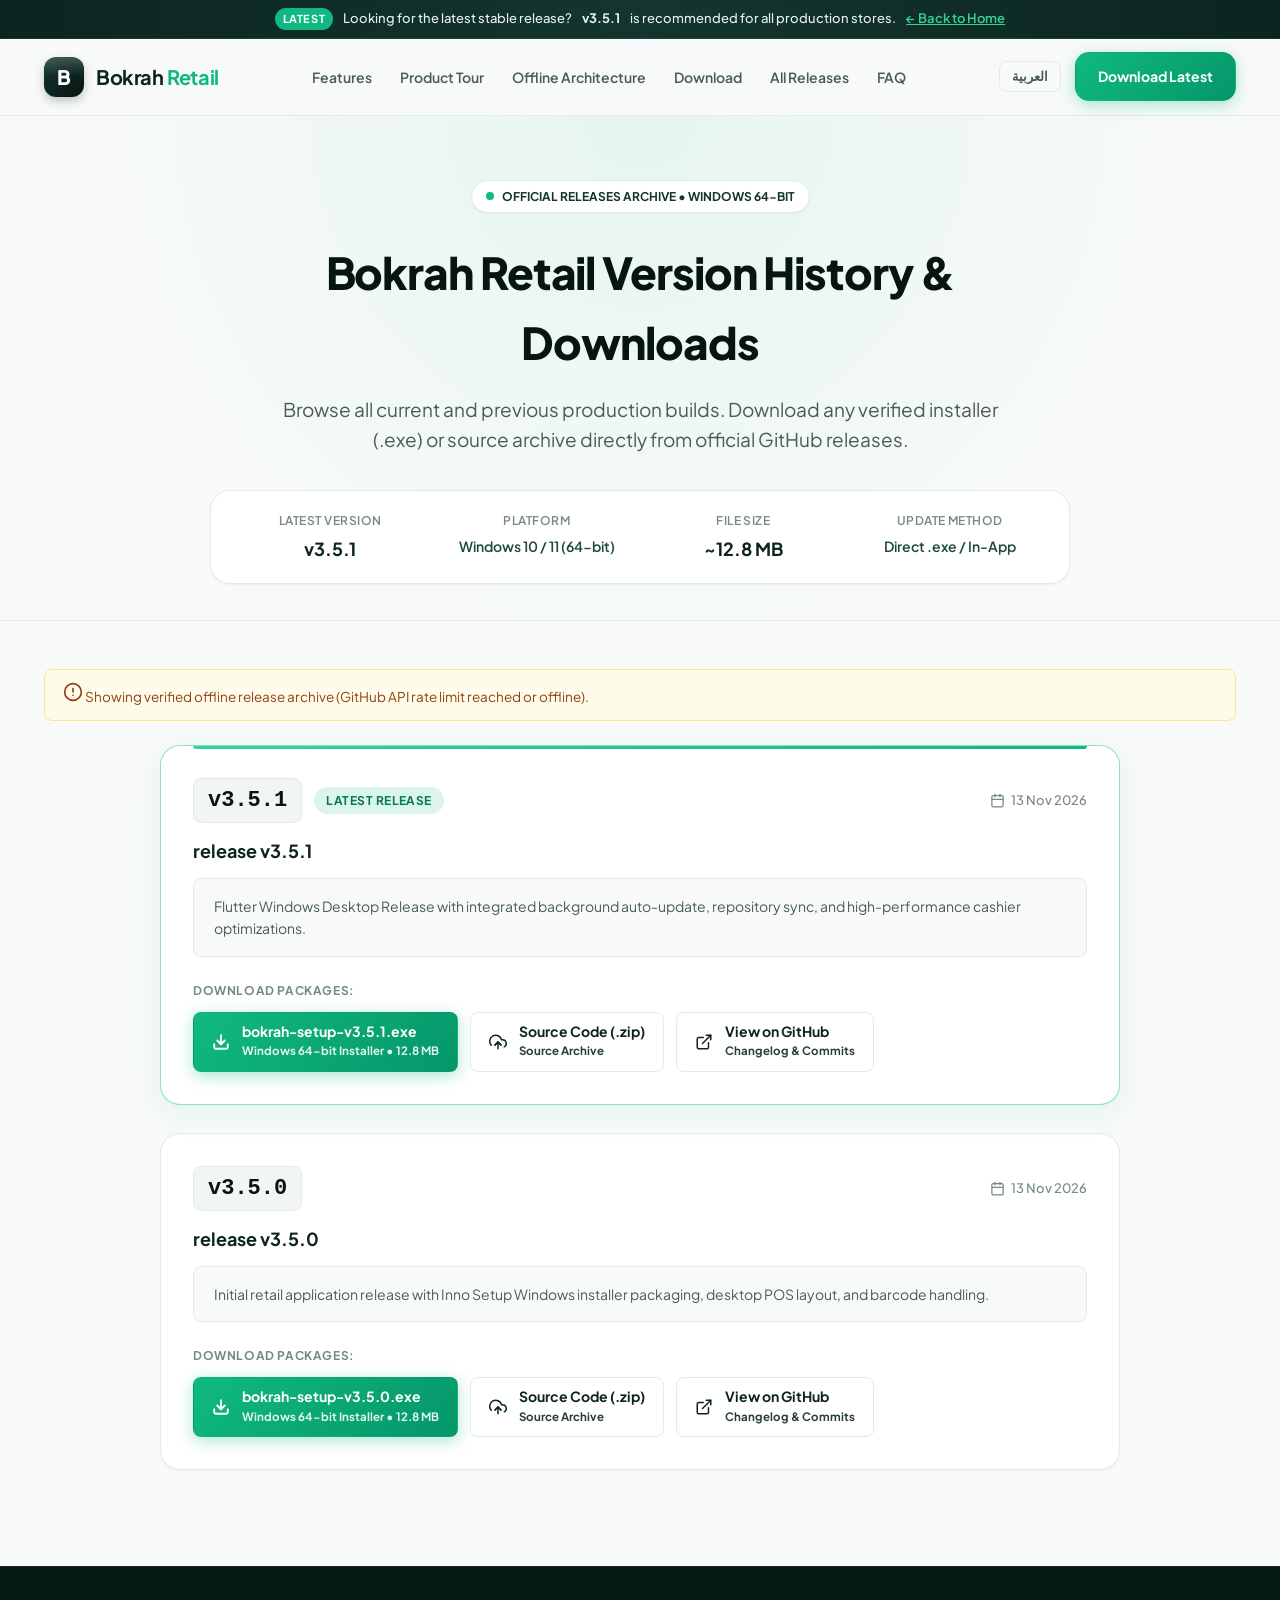
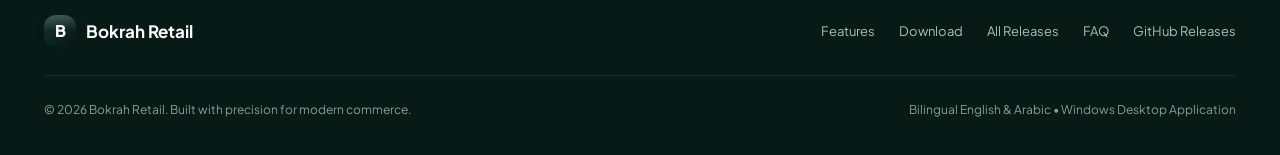
==== releases.html @ 58cbfa2e "feat: add dedicated releases page and dynamic GitHub release fetching" ====
<!doctype html>
<html lang="en" dir="ltr">
  <head>
    <meta charset="UTF-8" />
    <meta name="viewport" content="width=device-width, initial-scale=1.0" />
    <meta
      name="description"
      content="Official Release Archive for Bokrah Retail. Download any version of the modern Windows desktop retail workspace with complete changelogs and verified installers."
    />
    <meta name="theme-color" content="#102b26" />
    <title>All Releases & Downloads — Bokrah Retail</title>
    <link rel="icon" type="image/svg+xml" href="data:image/svg+xml,%3Csvg xmlns='http://www.w3.org/2000/svg' viewBox='0 0 40 40'%3E%3Crect width='40' height='40' rx='12' fill='%2314352f'/%3E%3Ctext x='50%25' y='55%25' text-anchor='middle' dominant-baseline='middle' fill='%23ffffff' font-family='sans-serif' font-weight='800' font-size='22'%3EB%3C/text%3E%3C/svg%3E" />
    <link rel="stylesheet" href="styles.css" />
  </head>
  <body>
    <!-- Top Announcement Banner -->
    <aside class="top-banner" aria-label="Announcement">
      <span class="banner-badge" data-en="LATEST" data-ar="الأحدث">LATEST</span>
      <span data-en="Looking for the latest stable release? " data-ar="هل تبحث عن أحدث إصدار مستقر؟ ">Looking for the latest stable release? </span>
      <strong data-release-version>v3.5.1</strong>
      <span data-en=" is recommended for all production stores." data-ar=" موصى به لكافة المتاجر ونقاط البيع."> is recommended for all production stores.</span>
      <a href="index.html" data-en="← Back to Home" data-ar="← العودة للرئيسية">← Back to Home</a>
    </aside>

    <!-- Navigation Header -->
    <header class="header">
      <div class="container nav-inner">
        <a class="brand" href="index.html" aria-label="Bokrah Retail Home">
          <div class="brand-mark" aria-hidden="true">B</div>
          <span>Bokrah <strong>Retail</strong></span>
        </a>

        <nav aria-label="Primary Navigation">
          <ul class="nav-links">
            <li><a class="nav-link" href="index.html#features" data-en="Features" data-ar="المميزات">Features</a></li>
            <li><a class="nav-link" href="index.html#preview" data-en="Product Tour" data-ar="جولة في التطبيق">Product Tour</a></li>
            <li><a class="nav-link" href="index.html#offline" data-en="Offline Architecture" data-ar="العمل دون إنترنت">Offline Architecture</a></li>
            <li><a class="nav-link" href="index.html#download" data-en="Download" data-ar="التحميل">Download</a></li>
            <li><a class="nav-link active" href="releases.html" data-en="All Releases" data-ar="جميع الإصدارات">All Releases</a></li>
            <li><a class="nav-link" href="index.html#faq" data-en="FAQ" data-ar="الأسئلة الشائعة">FAQ</a></li>
          </ul>
        </nav>

        <div class="nav-actions">
          <button type="button" class="lang-btn" id="langToggle" aria-label="Switch Language">
            العربية
          </button>
          <a
            class="btn btn-emerald"
            href="https://github.com/Mahfoud-Sa/bokrahRetail/releases/download/v3.5.1/bokrah-setup-v3.5.1.exe"
            data-download-url
            data-en="Download Latest"
            data-ar="تحميل أحدث إصدار"
          >
            <svg width="16" height="16" viewBox="0 0 24 24" fill="none" stroke="currentColor" stroke-width="2.5" stroke-linecap="round" stroke-linejoin="round" aria-hidden="true">
              <path d="M21 15v4a2 2 0 0 1-2 2H5a2 2 0 0 1-2-2v-4"></path>
              <polyline points="7 10 12 15 17 10"></polyline>
              <line x1="12" y1="15" x2="12" y2="3"></line>
            </svg>
            Download Latest
          </a>
          <button type="button" class="menu-toggle" aria-label="Open mobile menu">
            <svg width="24" height="24" viewBox="0 0 24 24" fill="none" stroke="currentColor" stroke-width="2" stroke-linecap="round" stroke-linejoin="round" aria-hidden="true">
              <line x1="3" y1="12" x2="21" y2="12"></line>
              <line x1="3" y1="6" x2="21" y2="6"></line>
              <line x1="3" y1="18" x2="21" y2="18"></line>
            </svg>
          </button>
        </div>
      </div>
    </header>

    <main>
      <!-- Releases Hero -->
      <section class="releases-hero">
        <div class="container">
          <div class="releases-hero-content">
            <div class="hero-pill">
              <span class="pulse-dot" aria-hidden="true"></span>
              <span data-en="OFFICIAL RELEASES ARCHIVE • WINDOWS 64-BIT" data-ar="أرشيف الإصدارات الرسمية • نظام ويندوز 64-بت">OFFICIAL RELEASES ARCHIVE • WINDOWS 64-BIT</span>
            </div>

            <h1 data-en="Bokrah Retail Version History & Downloads" data-ar="سجل إصدارات بكرة ريتيل وتحميل كافة النسخ">
              Bokrah Retail <span class="gradient-text">Version History</span> & Downloads
            </h1>

            <p class="hero-lead" data-en="Browse all current and previous production builds. Download any verified installer (.exe) or source archive directly from official GitHub releases." data-ar="تصفح جميع الإصدارات الحالية والسابقة المستقرة. يمكنك تحميل أي ملف تثبيت رسمي (.exe) أو مراجعة سجل التغييرات مباشرة من منصة GitHub.">
              Browse all current and previous production builds. Download any verified installer (.exe) or source archive directly from official GitHub releases.
            </p>

            <!-- Stats Bar -->
            <div class="releases-stats-bar">
              <div class="release-stat-item">
                <small data-en="Latest Version" data-ar="أحدث إصدار">Latest Version</small>
                <strong data-release-version>v3.5.1</strong>
              </div>
              <div class="release-stat-item">
                <small data-en="Platform" data-ar="المنصة">Platform</small>
                <span>Windows 10 / 11 (64-bit)</span>
              </div>
              <div class="release-stat-item">
                <small data-en="File Size" data-ar="حجم التثبيت">File Size</small>
                <strong data-release-size>~12.8 MB</strong>
              </div>
              <div class="release-stat-item">
                <small data-en="Update Method" data-ar="آلية التحديث">Update Method</small>
                <span data-en="Direct .exe / In-App" data-ar="تثبيت مباشر / تلقائي">Direct .exe / In-App</span>
              </div>
            </div>
          </div>
        </div>
      </section>

      <!-- Releases Main Section -->
      <section class="releases-section">
        <div class="container">
          <!-- Loading Indicator (hidden when loaded) -->
          <div id="releasesLoading" class="releases-loading-state" style="display:none;">
            <div class="loading-spinner" aria-hidden="true"></div>
            <p data-en="Fetching latest releases from GitHub..." data-ar="جاري جلب أحدث الإصدارات من GitHub...">Fetching latest releases from GitHub...</p>
          </div>

          <!-- Error Alert (hidden by default) -->
          <div id="releasesError" class="releases-error-banner" style="display:none;">
            <svg width="20" height="20" viewBox="0 0 24 24" fill="none" stroke="currentColor" stroke-width="2" stroke-linecap="round" stroke-linejoin="round" aria-hidden="true">
              <circle cx="12" cy="12" r="10"></circle>
              <line x1="12" y1="8" x2="12" y2="12"></line>
              <line x1="12" y1="16" x2="12.01" y2="16"></line>
            </svg>
            <span data-en="Showing verified offline release archive (GitHub API rate limit reached or offline)." data-ar="يتم عرض النسخ المؤكدة من الأرشيف (تعذر الاتصال بـ GitHub API مؤقتاً).">Showing verified offline release archive (GitHub API rate limit reached or offline).</span>
          </div>

          <!-- Dynamic / Pre-rendered Releases List -->
          <div id="releasesList" class="releases-cards-container">
            <!-- Pre-rendered Release Card v3.5.1 (Latest) -->
            <article class="release-card is-latest">
              <div class="release-card-header">
                <div class="release-version-group">
                  <span class="release-version-tag">v3.5.1</span>
                  <span class="release-badge-latest" data-en="Latest Release" data-ar="الأحدث • مستقر">Latest Release</span>
                </div>
                <div class="release-date">
                  <svg width="15" height="15" viewBox="0 0 24 24" fill="none" stroke="currentColor" stroke-width="2" stroke-linecap="round" stroke-linejoin="round" aria-hidden="true">
                    <rect x="3" y="4" width="18" height="18" rx="2" ry="2"></rect>
                    <line x1="16" y1="2" x2="16" y2="6"></line>
                    <line x1="8" y1="2" x2="8" y2="6"></line>
                    <line x1="3" y1="10" x2="21" y2="10"></line>
                  </svg>
                  <span>13 Nov 2026</span>
                </div>
              </div>

              <div class="release-title-row">
                <h3>release v3.5.1</h3>
              </div>

              <div class="release-notes-box">
                <p data-en="Flutter Windows Desktop Release with integrated background auto-update, repository sync, and high-performance cashier optimizations." data-ar="إصدار رسمي مستقر لتطبيق ويندوز المكتبي مع التحديث التلقائي في الخلفية، ومزامنة نقاط البيع، وتحسينات سرعة الكاشير.">Flutter Windows Desktop Release with integrated background auto-update, repository sync, and high-performance cashier optimizations.</p>
              </div>

              <div class="release-downloads-section">
                <h4 class="download-heading" data-en="Download Packages:" data-ar="ملفات التحميل المتوفرة:">Download Packages:</h4>
                <div class="release-assets-grid">
                  <a class="btn btn-emerald release-download-btn" href="https://github.com/Mahfoud-Sa/bokrahRetail/releases/download/v3.5.1/bokrah-setup-v3.5.1.exe">
                    <svg width="18" height="18" viewBox="0 0 24 24" fill="none" stroke="currentColor" stroke-width="2.5" stroke-linecap="round" stroke-linejoin="round" aria-hidden="true">
                      <path d="M21 15v4a2 2 0 0 1-2 2H5a2 2 0 0 1-2-2v-4"></path>
                      <polyline points="7 10 12 15 17 10"></polyline>
                      <line x1="12" y1="15" x2="12" y2="3"></line>
                    </svg>
                    <div class="btn-text-block">
                      <strong>bokrah-setup-v3.5.1.exe</strong>
                      <small data-en="Windows 64-bit Installer • 12.8 MB" data-ar="مثبت ويندوز 64-بت • 12.8 م.ب">Windows 64-bit Installer • 12.8 MB</small>
                    </div>
                  </a>

                  <a class="btn btn-outline release-download-btn" href="https://github.com/Mahfoud-Sa/bokrahRetail/archive/refs/tags/v3.5.1.zip">
                    <svg width="18" height="18" viewBox="0 0 24 24" fill="none" stroke="currentColor" stroke-width="2" stroke-linecap="round" stroke-linejoin="round" aria-hidden="true">
                      <polyline points="16 16 12 12 8 16"></polyline>
                      <line x1="12" y1="12" x2="12" y2="21"></line>
                      <path d="M20.39 18.39A5 5 0 0 0 18 9h-1.26A8 8 0 1 0 3 16.3"></path>
                      <polyline points="16 16 12 12 8 16"></polyline>
                    </svg>
                    <div class="btn-text-block">
                      <strong>Source Code (.zip)</strong>
                      <small data-en="Source Archive" data-ar="الكود المصدري">Source Archive</small>
                    </div>
                  </a>

                  <a class="btn btn-outline release-download-btn" href="https://github.com/Mahfoud-Sa/bokrahRetail/releases/tag/v3.5.1" target="_blank" rel="noopener noreferrer">
                    <svg width="18" height="18" viewBox="0 0 24 24" fill="none" stroke="currentColor" stroke-width="2" stroke-linecap="round" stroke-linejoin="round" aria-hidden="true">
                      <path d="M18 13v6a2 2 0 0 1-2 2H5a2 2 0 0 1-2-2V8a2 2 0 0 1 2-2h6"></path>
                      <polyline points="15 3 21 3 21 9"></polyline>
                      <line x1="10" y1="14" x2="21" y2="3"></line>
                    </svg>
                    <div class="btn-text-block">
                      <strong data-en="View on GitHub" data-ar="عرض في GitHub">View on GitHub</strong>
                      <small data-en="Changelog & Commits" data-ar="ملاحظات الإصدار والتغييرات">Changelog & Commits</small>
                    </div>
                  </a>
                </div>
              </div>
            </article>

            <!-- Pre-rendered Release Card v3.5.0 -->
            <article class="release-card">
              <div class="release-card-header">
                <div class="release-version-group">
                  <span class="release-version-tag">v3.5.0</span>
                </div>
                <div class="release-date">
                  <svg width="15" height="15" viewBox="0 0 24 24" fill="none" stroke="currentColor" stroke-width="2" stroke-linecap="round" stroke-linejoin="round" aria-hidden="true">
                    <rect x="3" y="4" width="18" height="18" rx="2" ry="2"></rect>
                    <line x1="16" y1="2" x2="16" y2="6"></line>
                    <line x1="8" y1="2" x2="8" y2="6"></line>
                    <line x1="3" y1="10" x2="21" y2="10"></line>
                  </svg>
                  <span>13 Nov 2026</span>
                </div>
              </div>

              <div class="release-title-row">
                <h3>release v3.5.0</h3>
              </div>

              <div class="release-notes-box">
                <p data-en="Initial retail application release with Inno Setup Windows installer packaging, desktop POS layout, and barcode handling." data-ar="الإصدار المكتبي الأول مع حزمة تثبيت Inno Setup لويندوز، ونظام نقاط البيع، ودعم الباركود.">Initial retail application release with Inno Setup Windows installer packaging, desktop POS layout, and barcode handling.</p>
              </div>

              <div class="release-downloads-section">
                <h4 class="download-heading" data-en="Download Packages:" data-ar="ملفات التحميل المتوفرة:">Download Packages:</h4>
                <div class="release-assets-grid">
                  <a class="btn btn-emerald release-download-btn" href="https://github.com/Mahfoud-Sa/bokrahRetail/releases/download/v3.5.0/bokrah-setup-v3.5.0.exe">
                    <svg width="18" height="18" viewBox="0 0 24 24" fill="none" stroke="currentColor" stroke-width="2.5" stroke-linecap="round" stroke-linejoin="round" aria-hidden="true">
                      <path d="M21 15v4a2 2 0 0 1-2 2H5a2 2 0 0 1-2-2v-4"></path>
                      <polyline points="7 10 12 15 17 10"></polyline>
                      <line x1="12" y1="15" x2="12" y2="3"></line>
                    </svg>
                    <div class="btn-text-block">
                      <strong>bokrah-setup-v3.5.0.exe</strong>
                      <small data-en="Windows 64-bit Installer • 12.8 MB" data-ar="مثبت ويندوز 64-بت • 12.8 م.ب">Windows 64-bit Installer • 12.8 MB</small>
                    </div>
                  </a>

                  <a class="btn btn-outline release-download-btn" href="https://github.com/Mahfoud-Sa/bokrahRetail/archive/refs/tags/v3.5.0.zip">
                    <svg width="18" height="18" viewBox="0 0 24 24" fill="none" stroke="currentColor" stroke-width="2" stroke-linecap="round" stroke-linejoin="round" aria-hidden="true">
                      <polyline points="16 16 12 12 8 16"></polyline>
                      <line x1="12" y1="12" x2="12" y2="21"></line>
                      <path d="M20.39 18.39A5 5 0 0 0 18 9h-1.26A8 8 0 1 0 3 16.3"></path>
                      <polyline points="16 16 12 12 8 16"></polyline>
                    </svg>
                    <div class="btn-text-block">
                      <strong>Source Code (.zip)</strong>
                      <small data-en="Source Archive" data-ar="الكود المصدري">Source Archive</small>
                    </div>
                  </a>

                  <a class="btn btn-outline release-download-btn" href="https://github.com/Mahfoud-Sa/bokrahRetail/releases/tag/v3.5.0" target="_blank" rel="noopener noreferrer">
                    <svg width="18" height="18" viewBox="0 0 24 24" fill="none" stroke="currentColor" stroke-width="2" stroke-linecap="round" stroke-linejoin="round" aria-hidden="true">
                      <path d="M18 13v6a2 2 0 0 1-2 2H5a2 2 0 0 1-2-2V8a2 2 0 0 1 2-2h6"></path>
                      <polyline points="15 3 21 3 21 9"></polyline>
                      <line x1="10" y1="14" x2="21" y2="3"></line>
                    </svg>
                    <div class="btn-text-block">
                      <strong data-en="View on GitHub" data-ar="عرض في GitHub">View on GitHub</strong>
                      <small data-en="Changelog & Commits" data-ar="ملاحظات الإصدار والتغييرات">Changelog & Commits</small>
                    </div>
                  </a>
                </div>
              </div>
            </article>
          </div>
        </div>
      </section>
    </main>

    <!-- Footer -->
    <footer class="footer">
      <div class="container">
        <div class="footer-inner">
          <div class="footer-brand">
            <div class="brand-mark" style="width: 32px; height: 32px; font-size: 16px;" aria-hidden="true">B</div>
            <span>Bokrah <strong>Retail</strong></span>
          </div>

          <ul class="footer-links">
            <li><a href="index.html#features" data-en="Features" data-ar="المميزات">Features</a></li>
            <li><a href="index.html#download" data-en="Download" data-ar="التحميل">Download</a></li>
            <li><a href="releases.html" data-en="All Releases" data-ar="جميع الإصدارات">All Releases</a></li>
            <li><a href="index.html#faq" data-en="FAQ" data-ar="الأسئلة الشائعة">FAQ</a></li>
            <li><a href="https://github.com/Mahfoud-Sa/bokrahRetail/releases" target="_blank" rel="noopener" data-en="GitHub Releases" data-ar="إصدارات GitHub">GitHub Releases</a></li>
          </ul>
        </div>

        <div class="footer-bottom">
          <p>© 2026 Bokrah Retail. Built with precision for modern commerce.</p>
          <p data-en="Bilingual English & Arabic • Windows Desktop Application" data-ar="ثنائي اللغة • تطبيق مكتبي لنظام ويندوز">
            Bilingual English & Arabic • Windows Desktop Application
          </p>
        </div>
      </div>
    </footer>

    <script src="app.js"></script>
  </body>
</html>
---- styles.css ----
/* Bokrah Retail — Modern Landing Page Stylesheet */
@import url('https://fonts.googleapis.com/css2?family=Plus+Jakarta+Sans:wght@400;500;600;700;800&family=Inter:wght@400;500;600;700&family=Tajawal:wght@400;500;700;800&display=swap');

:root {
  --font-sans: 'Plus Jakarta Sans', 'Inter', -apple-system, BlinkMacSystemFont, "Segoe UI", Roboto, sans-serif;
  --font-ar: 'Tajawal', var(--font-sans);

  /* Brand Colors */
  --forest-950: #061512;
  --forest-900: #0c241f;
  --forest-800: #14352f;
  --forest-700: #1c4941;
  --forest-600: #256157;
  --emerald-500: #10b981;
  --emerald-400: #34d399;
  --emerald-glow: rgba(16, 185, 129, 0.22);
  --amber-500: #f59e0b;
  --amber-400: #fbbf24;

  /* Neutrals */
  --bg-canvas: #f8faf9;
  --bg-surface: #ffffff;
  --bg-subtle: #f1f5f3;
  --bg-elevated: #ffffff;
  --text-primary: #0e1a17;
  --text-secondary: #485c56;
  --text-tertiary: #758a84;
  --border-light: #e3ebe7;
  --border-focus: #10b981;

  /* Shadows */
  --shadow-sm: 0 1px 2px rgba(12, 36, 31, 0.05);
  --shadow-md: 0 8px 24px -4px rgba(12, 36, 31, 0.08), 0 2px 6px -1px rgba(12, 36, 31, 0.04);
  --shadow-lg: 0 20px 45px -8px rgba(12, 36, 31, 0.12), 0 4px 12px -2px rgba(12, 36, 31, 0.06);
  --shadow-glow: 0 0 35px var(--emerald-glow);

  --radius-sm: 8px;
  --radius-md: 14px;
  --radius-lg: 20px;
  --radius-xl: 28px;
}

* {
  box-sizing: border-box;
  margin: 0;
  padding: 0;
}

html {
  scroll-behavior: smooth;
  color-scheme: light;
}

body {
  font-family: var(--font-sans);
  background-color: var(--bg-canvas);
  color: var(--text-primary);
  line-height: 1.6;
  -webkit-font-smoothing: antialiased;
  overflow-x: hidden;
}

[dir="rtl"], html[lang="ar"] body {
  font-family: var(--font-ar);
}

/* Container */
.container {
  width: 100%;
  max-width: 1240px;
  margin: 0 auto;
  padding: 0 24px;
}

/* Top Announcement Banner */
.top-banner {
  background: linear-gradient(90deg, var(--forest-900) 0%, var(--forest-800) 50%, var(--forest-900) 100%);
  color: #e5f3ed;
  font-size: 13px;
  font-weight: 500;
  text-align: center;
  padding: 8px 16px;
  display: flex;
  align-items: center;
  justify-content: center;
  gap: 10px;
  border-bottom: 1px solid rgba(255, 255, 255, 0.08);
}
.banner-badge {
  background: var(--emerald-500);
  color: #fff;
  font-size: 11px;
  font-weight: 700;
  padding: 2px 8px;
  border-radius: 99px;
  text-transform: uppercase;
  letter-spacing: 0.05em;
}
.top-banner a {
  color: var(--emerald-400);
  text-decoration: underline;
  font-weight: 600;
  cursor: pointer;
}

/* Navigation */
.header {
  position: sticky;
  top: 0;
  z-index: 100;
  background: rgba(248, 250, 249, 0.88);
  backdrop-filter: blur(14px);
  -webkit-backdrop-filter: blur(14px);
  border-bottom: 1px solid var(--border-light);
  transition: all 0.25s ease;
}
.header.scrolled {
  background: rgba(255, 255, 255, 0.95);
  box-shadow: var(--shadow-sm);
}
.nav-inner {
  display: flex;
  align-items: center;
  justify-content: space-between;
  height: 76px;
}
.brand {
  display: inline-flex;
  align-items: center;
  gap: 12px;
  text-decoration: none;
  color: var(--forest-900);
  font-size: 20px;
  font-weight: 700;
  letter-spacing: -0.02em;
}
.brand-mark {
  width: 40px;
  height: 40px;
  background: linear-gradient(135deg, var(--forest-800) 0%, var(--forest-950) 100%);
  color: #fff;
  font-weight: 800;
  font-size: 20px;
  display: grid;
  place-items: center;
  border-radius: 12px;
  box-shadow: 0 4px 10px rgba(12, 36, 31, 0.25);
  position: relative;
  overflow: hidden;
}
.brand-mark::after {
  content: '';
  position: absolute;
  top: 0;
  left: 0;
  right: 0;
  height: 50%;
  background: linear-gradient(180deg, rgba(255,255,255,0.2) 0%, transparent 100%);
}
.brand strong {
  color: var(--emerald-500);
}

.nav-links {
  display: flex;
  align-items: center;
  gap: 28px;
  list-style: none;
}
.nav-link {
  text-decoration: none;
  color: var(--text-secondary);
  font-size: 14px;
  font-weight: 600;
  transition: color 0.15s ease;
}
.nav-link:hover {
  color: var(--forest-900);
}

.nav-actions {
  display: flex;
  align-items: center;
  gap: 14px;
}
.lang-btn {
  background: transparent;
  border: 1px solid var(--border-light);
  color: var(--text-secondary);
  font-size: 13px;
  font-weight: 600;
  padding: 7px 12px;
  border-radius: var(--radius-sm);
  cursor: pointer;
  display: inline-flex;
  align-items: center;
  gap: 6px;
  transition: all 0.2s ease;
}
.lang-btn:hover {
  border-color: var(--text-secondary);
  color: var(--text-primary);
}

/* Mobile Menu Toggle */
.menu-toggle {
  display: none;
  background: none;
  border: none;
  color: var(--forest-900);
  padding: 8px;
  cursor: pointer;
}

/* Buttons */
.btn {
  display: inline-flex;
  align-items: center;
  justify-content: center;
  gap: 10px;
  font-weight: 700;
  font-size: 14px;
  padding: 12px 22px;
  border-radius: var(--radius-md);
  text-decoration: none;
  cursor: pointer;
  transition: all 0.2s cubic-bezier(0.16, 1, 0.3, 1);
  border: 1px solid transparent;
}
.btn-primary {
  background: linear-gradient(135deg, var(--forest-800) 0%, var(--forest-950) 100%);
  color: #ffffff;
  box-shadow: 0 4px 14px rgba(12, 36, 31, 0.22);
}
.btn-primary:hover {
  background: linear-gradient(135deg, var(--forest-700) 0%, var(--forest-900) 100%);
  transform: translateY(-2px);
  box-shadow: 0 8px 22px rgba(12, 36, 31, 0.28);
}
.btn-emerald {
  background: linear-gradient(135deg, #10b981 0%, #059669 100%);
  color: #ffffff;
  box-shadow: 0 4px 16px rgba(16, 185, 129, 0.35);
}
.btn-emerald:hover {
  background: linear-gradient(135deg, #059669 0%, #047857 100%);
  transform: translateY(-2px);
  box-shadow: 0 8px 24px rgba(16, 185, 129, 0.45);
}
.btn-outline {
  background: var(--bg-surface);
  border-color: var(--border-light);
  color: var(--forest-900);
}
.btn-outline:hover {
  border-color: var(--forest-700);
  background: var(--bg-subtle);
}
.btn-lg {
  padding: 16px 28px;
  font-size: 16px;
  border-radius: var(--radius-md);
}

/* Hero Section */
.hero {
  padding: 64px 0 96px;
  position: relative;
}
.hero-glow {
  position: absolute;
  top: -60px;
  left: 50%;
  transform: translateX(-50%);
  width: 700px;
  height: 400px;
  background: radial-gradient(circle, rgba(16, 185, 129, 0.12) 0%, rgba(248, 250, 249, 0) 70%);
  pointer-events: none;
  z-index: 0;
}
.hero-content {
  position: relative;
  z-index: 1;
  text-align: center;
  max-width: 860px;
  margin: 0 auto;
}
.hero-pill {
  display: inline-flex;
  align-items: center;
  gap: 8px;
  background: var(--bg-surface);
  border: 1px solid var(--border-light);
  padding: 6px 14px;
  border-radius: 99px;
  font-size: 12px;
  font-weight: 700;
  color: var(--forest-800);
  box-shadow: var(--shadow-sm);
  margin-bottom: 24px;
}
.pulse-dot {
  width: 8px;
  height: 8px;
  background: var(--emerald-500);
  border-radius: 50%;
  box-shadow: 0 0 0 0 rgba(16, 185, 129, 0.7);
  animation: pulse 2s infinite;
}
@keyframes pulse {
  0% { transform: scale(0.95); box-shadow: 0 0 0 0 rgba(16, 185, 129, 0.7); }
  70% { transform: scale(1); box-shadow: 0 0 0 8px rgba(16, 185, 129, 0); }
  100% { transform: scale(0.95); box-shadow: 0 0 0 0 rgba(16, 185, 129, 0); }
}

.hero h1 {
  font-size: clamp(38px, 5.2vw, 64px);
  font-weight: 800;
  line-height: 1.08;
  letter-spacing: -0.04em;
  color: var(--forest-950);
  margin-bottom: 22px;
}
.hero h1 span.gradient-text {
  background: linear-gradient(135deg, var(--forest-900) 0%, var(--emerald-500) 100%);
  -webkit-background-clip: text;
  -webkit-text-fill-color: transparent;
}
.hero-lead {
  font-size: 19px;
  color: var(--text-secondary);
  line-height: 1.6;
  max-width: 720px;
  margin: 0 auto 36px;
}

/* Hero Download Box */
.hero-download-card {
  background: var(--bg-surface);
  border: 1px solid var(--border-light);
  border-radius: var(--radius-xl);
  padding: 24px 28px;
  box-shadow: var(--shadow-lg);
  display: flex;
  align-items: center;
  justify-content: space-between;
  gap: 24px;
  max-width: 680px;
  margin: 0 auto 18px;
  text-align: left;
}
[dir="rtl"] .hero-download-card, html[lang="ar"] .hero-download-card {
  text-align: right;
}
.download-info h3 {
  font-size: 16px;
  font-weight: 800;
  color: var(--forest-900);
  display: flex;
  align-items: center;
  gap: 8px;
}
.download-info p {
  color: var(--text-tertiary);
  font-size: 13px;
  margin-top: 4px;
}
.version-tag {
  background: #eef7f3;
  color: var(--forest-700);
  font-size: 12px;
  font-weight: 700;
  padding: 2px 7px;
  border-radius: 6px;
}

.hero-meta {
  display: flex;
  align-items: center;
  justify-content: center;
  gap: 20px;
  font-size: 13px;
  color: var(--text-tertiary);
  flex-wrap: wrap;
}
.meta-item {
  display: inline-flex;
  align-items: center;
  gap: 6px;
}
.meta-item svg {
  color: var(--emerald-500);
}

/* Product Window Mockup */
.preview-wrapper {
  margin-top: 56px;
  perspective: 1000px;
}
.preview-window {
  background: #ffffff;
  border-radius: var(--radius-lg);
  border: 1px solid rgba(12, 36, 31, 0.15);
  box-shadow: 0 25px 60px -12px rgba(12, 36, 31, 0.22), 0 0 0 1px rgba(12, 36, 31, 0.05);
  overflow: hidden;
  transition: transform 0.3s ease;
}
.preview-window:hover {
  transform: translateY(-4px);
}
.window-header {
  background: #14352f;
  height: 42px;
  display: flex;
  align-items: center;
  padding: 0 16px;
  position: relative;
}
.window-controls {
  display: flex;
  gap: 7px;
}
.window-controls span {
  width: 11px;
  height: 11px;
  border-radius: 50%;
  background: rgba(255, 255, 255, 0.2);
}
.window-controls span:nth-child(1) { background: #ff5f56; }
.window-controls span:nth-child(2) { background: #ffbd2e; }
.window-controls span:nth-child(3) { background: #27c93f; }
.window-title {
  position: absolute;
  left: 50%;
  transform: translateX(-50%);
  color: rgba(255, 255, 255, 0.85);
  font-size: 12px;
  font-weight: 600;
  letter-spacing: 0.02em;
}

/* Mockup Layout */
.mock-app {
  display: flex;
  min-height: 520px;
  background: #f4f7f5;
}
.mock-sidebar {
  width: 220px;
  background: #0d221e;
  color: #fff;
  padding: 20px 14px;
  display: flex;
  flex-direction: column;
  justify-content: space-between;
}
.mock-brand {
  display: flex;
  align-items: center;
  gap: 10px;
  font-size: 15px;
  font-weight: 700;
  padding-bottom: 20px;
  border-bottom: 1px solid rgba(255, 255, 255, 0.08);
}
.mock-brand-icon {
  width: 28px;
  height: 28px;
  background: var(--emerald-500);
  border-radius: 8px;
  display: grid;
  place-items: center;
  font-weight: 800;
  font-size: 14px;
}
.mock-menu {
  list-style: none;
  margin-top: 14px;
  display: flex;
  flex-direction: column;
  gap: 4px;
}
.mock-menu li {
  display: flex;
  align-items: center;
  gap: 10px;
  padding: 9px 12px;
  border-radius: 8px;
  font-size: 12px;
  font-weight: 600;
  color: rgba(255, 255, 255, 0.7);
  cursor: pointer;
}
.mock-menu li.active {
  background: rgba(16, 185, 129, 0.2);
  color: #ffffff;
  border-left: 3px solid var(--emerald-500);
}
[dir="rtl"] .mock-menu li.active, html[lang="ar"] .mock-menu li.active {
  border-left: none;
  border-right: 3px solid var(--emerald-500);
}
.mock-user {
  display: flex;
  align-items: center;
  gap: 10px;
  padding-top: 16px;
  border-top: 1px solid rgba(255, 255, 255, 0.08);
  font-size: 12px;
}
.mock-avatar {
  width: 28px;
  height: 28px;
  background: #256157;
  border-radius: 50%;
  display: grid;
  place-items: center;
  font-weight: 700;
}

/* Mock Main View */
.mock-main {
  flex: 1;
  padding: 24px;
  display: flex;
  flex-direction: column;
  gap: 20px;
  overflow: hidden;
}
.mock-topbar {
  display: flex;
  justify-content: space-between;
  align-items: center;
  background: #ffffff;
  padding: 12px 18px;
  border-radius: 12px;
  border: 1px solid var(--border-light);
}
.mock-search {
  display: flex;
  align-items: center;
  gap: 8px;
  background: #f1f5f3;
  padding: 7px 14px;
  border-radius: 8px;
  font-size: 12px;
  color: var(--text-tertiary);
  width: 320px;
}
.mock-badges {
  display: flex;
  align-items: center;
  gap: 12px;
}
.mock-status-pill {
  display: inline-flex;
  align-items: center;
  gap: 6px;
  font-size: 11px;
  font-weight: 700;
  background: #ecfdf5;
  color: #065f46;
  padding: 4px 10px;
  border-radius: 99px;
  border: 1px solid #a7f3d0;
}
.mock-update-badge {
  display: inline-flex;
  align-items: center;
  gap: 6px;
  font-size: 11px;
  font-weight: 700;
  background: #eff6ff;
  color: #1d4ed8;
  padding: 4px 10px;
  border-radius: 99px;
  border: 1px solid #bfdbfe;
}

/* Mock KPI Cards */
.mock-stats {
  display: grid;
  grid-template-columns: repeat(4, 1fr);
  gap: 14px;
}
.mock-stat-card {
  background: #ffffff;
  border: 1px solid var(--border-light);
  border-radius: 12px;
  padding: 14px;
}
.mock-stat-card small {
  display: block;
  font-size: 11px;
  font-weight: 600;
  color: var(--text-tertiary);
  text-transform: uppercase;
}
.mock-stat-card strong {
  display: block;
  font-size: 18px;
  font-weight: 800;
  color: var(--forest-900);
  margin-top: 4px;
}
.mock-stat-card span {
  font-size: 11px;
  color: var(--emerald-500);
  font-weight: 600;
}

/* Mock Grid & Cart */
.mock-pos-split {
  display: grid;
  grid-template-columns: 1fr 280px;
  gap: 16px;
  flex: 1;
}
.mock-catalog-grid {
  display: grid;
  grid-template-columns: repeat(3, 1fr);
  gap: 12px;
}
.mock-item-card {
  background: #ffffff;
  border: 1px solid var(--border-light);
  border-radius: 10px;
  padding: 12px;
  display: flex;
  flex-direction: column;
  justify-content: space-between;
}
.mock-item-thumb {
  height: 60px;
  background: #f1f5f3;
  border-radius: 6px;
  display: grid;
  place-items: center;
  font-size: 24px;
  margin-bottom: 8px;
}
.mock-item-title {
  font-size: 12px;
  font-weight: 700;
  color: var(--forest-900);
}
.mock-item-barcode {
  font-size: 10px;
  color: var(--text-tertiary);
  font-family: monospace;
}
.mock-item-price {
  font-size: 13px;
  font-weight: 800;
  color: var(--emerald-500);
  margin-top: 6px;
}

.mock-cart {
  background: #ffffff;
  border: 1px solid var(--border-light);
  border-radius: 12px;
  padding: 14px;
  display: flex;
  flex-direction: column;
  justify-content: space-between;
}
.mock-cart-title {
  font-size: 13px;
  font-weight: 700;
  color: var(--forest-900);
  padding-bottom: 8px;
  border-bottom: 1px solid var(--border-light);
}
.mock-cart-items {
  margin: 10px 0;
  display: flex;
  flex-direction: column;
  gap: 8px;
  font-size: 11px;
}
.mock-cart-row {
  display: flex;
  justify-content: space-between;
  color: var(--text-secondary);
}
.mock-cart-total {
  padding-top: 10px;
  border-top: 1px dashed var(--border-light);
}
.mock-cart-total div {
  display: flex;
  justify-content: space-between;
  font-size: 14px;
  font-weight: 800;
  color: var(--forest-900);
}
.mock-checkout-btn {
  width: 100%;
  margin-top: 10px;
  background: var(--emerald-500);
  color: #fff;
  border: none;
  padding: 10px;
  border-radius: 8px;
  font-weight: 700;
  font-size: 12px;
  cursor: pointer;
}

/* Features Section */
.features-section {
  padding: 96px 0;
  background: #ffffff;
  border-top: 1px solid var(--border-light);
  border-bottom: 1px solid var(--border-light);
}
.section-header {
  text-align: center;
  max-width: 680px;
  margin: 0 auto 64px;
}
.section-eyebrow {
  font-size: 12px;
  font-weight: 800;
  text-transform: uppercase;
  letter-spacing: 0.12em;
  color: var(--emerald-500);
  margin-bottom: 12px;
}
.section-title {
  font-size: clamp(28px, 3.8vw, 44px);
  font-weight: 800;
  color: var(--forest-950);
  line-height: 1.15;
  letter-spacing: -0.03em;
  margin-bottom: 16px;
}
.section-desc {
  font-size: 17px;
  color: var(--text-secondary);
  line-height: 1.6;
}

.features-grid {
  display: grid;
  grid-template-columns: repeat(3, 1fr);
  gap: 28px;
}
.feature-card {
  background: var(--bg-canvas);
  border: 1px solid var(--border-light);
  border-radius: var(--radius-lg);
  padding: 32px 28px;
  transition: all 0.25s ease;
  position: relative;
}
.feature-card:hover {
  transform: translateY(-4px);
  background: #ffffff;
  box-shadow: var(--shadow-md);
  border-color: rgba(16, 185, 129, 0.4);
}
.feature-icon-wrapper {
  width: 52px;
  height: 52px;
  border-radius: 14px;
  background: linear-gradient(135deg, var(--forest-800) 0%, var(--forest-950) 100%);
  color: var(--emerald-400);
  display: grid;
  place-items: center;
  margin-bottom: 22px;
  box-shadow: 0 4px 12px rgba(12, 36, 31, 0.15);
}
.feature-card h3 {
  font-size: 20px;
  font-weight: 750;
  color: var(--forest-900);
  margin-bottom: 12px;
}
.feature-card p {
  color: var(--text-secondary);
  font-size: 15px;
  line-height: 1.6;
}
.feature-tag {
  display: inline-block;
  margin-top: 16px;
  font-size: 11px;
  font-weight: 700;
  color: var(--emerald-500);
  background: rgba(16, 185, 129, 0.1);
  padding: 4px 10px;
  border-radius: 99px;
}

/* Offline Banner Feature */
.highlight-banner {
  margin-top: 48px;
  background: linear-gradient(135deg, var(--forest-950) 0%, var(--forest-800) 100%);
  color: #fff;
  border-radius: var(--radius-xl);
  padding: 48px;
  display: grid;
  grid-template-columns: 1.2fr 1fr;
  gap: 40px;
  align-items: center;
  box-shadow: var(--shadow-lg);
}
.highlight-content h3 {
  font-size: 28px;
  font-weight: 800;
  margin-bottom: 16px;
}
.highlight-content p {
  color: #b9d5cd;
  font-size: 16px;
  line-height: 1.6;
  margin-bottom: 24px;
}
.highlight-stats {
  display: grid;
  grid-template-columns: repeat(2, 1fr);
  gap: 16px;
}
.stat-box {
  background: rgba(255, 255, 255, 0.06);
  border: 1px solid rgba(255, 255, 255, 0.12);
  border-radius: var(--radius-md);
  padding: 20px;
}
.stat-box strong {
  display: block;
  font-size: 30px;
  font-weight: 800;
  color: var(--emerald-400);
}
.stat-box span {
  font-size: 13px;
  color: #d1e5df;
}

/* How It Works Section */
.steps-section {
  padding: 96px 0;
}
.steps-grid {
  display: grid;
  grid-template-columns: repeat(3, 1fr);
  gap: 32px;
  margin-top: 48px;
}
.step-card {
  position: relative;
  background: var(--bg-surface);
  border: 1px solid var(--border-light);
  border-radius: var(--radius-lg);
  padding: 32px 24px;
}
.step-number {
  font-size: 44px;
  font-weight: 800;
  color: rgba(20, 53, 47, 0.12);
  line-height: 1;
  margin-bottom: 16px;
}
.step-card h3 {
  font-size: 19px;
  font-weight: 750;
  color: var(--forest-900);
  margin-bottom: 10px;
}
.step-card p {
  color: var(--text-secondary);
  font-size: 14px;
  line-height: 1.6;
}

/* Download Center Section */
.download-section {
  padding: 96px 0;
  background: #ffffff;
  border-top: 1px solid var(--border-light);
}
.download-grid {
  display: grid;
  grid-template-columns: 1.4fr 1fr;
  gap: 32px;
  margin-top: 48px;
}
.download-primary-card {
  background: linear-gradient(135deg, #f7faf8 0%, #edf4f0 100%);
  border: 2px solid var(--emerald-500);
  border-radius: var(--radius-xl);
  padding: 40px;
  display: flex;
  flex-direction: column;
  justify-content: space-between;
  box-shadow: var(--shadow-glow);
  position: relative;
  overflow: hidden;
}
.recommended-tag {
  position: absolute;
  top: 20px;
  right: 24px;
  background: var(--emerald-500);
  color: #fff;
  font-size: 12px;
  font-weight: 800;
  padding: 4px 12px;
  border-radius: 99px;
  text-transform: uppercase;
}
[dir="rtl"] .recommended-tag, html[lang="ar"] .recommended-tag {
  right: auto;
  left: 24px;
}
.download-primary-header h3 {
  font-size: 26px;
  font-weight: 800;
  color: var(--forest-900);
  margin-bottom: 8px;
}
.download-primary-header p {
  color: var(--text-secondary);
  font-size: 15px;
}
.spec-list {
  list-style: none;
  margin: 24px 0;
  display: flex;
  flex-direction: column;
  gap: 12px;
  font-size: 14px;
  color: var(--text-secondary);
}
.spec-list li {
  display: flex;
  align-items: center;
  gap: 10px;
}
.spec-list li svg {
  color: var(--emerald-500);
}

.download-secondary-column {
  display: flex;
  flex-direction: column;
  gap: 20px;
}
.secondary-card {
  background: var(--bg-canvas);
  border: 1px solid var(--border-light);
  border-radius: var(--radius-lg);
  padding: 24px;
  display: flex;
  align-items: center;
  justify-content: space-between;
  gap: 16px;
  transition: all 0.2s ease;
}
.secondary-card:hover {
  border-color: var(--forest-600);
  background: #ffffff;
}
.secondary-info h4 {
  font-size: 16px;
  font-weight: 750;
  color: var(--forest-900);
}
.secondary-info p {
  font-size: 13px;
  color: var(--text-tertiary);
  margin-top: 4px;
}

/* System Requirements Table */
.requirements-card {
  margin-top: 36px;
  background: var(--bg-canvas);
  border: 1px solid var(--border-light);
  border-radius: var(--radius-lg);
  padding: 28px;
}
.requirements-card h4 {
  font-size: 16px;
  font-weight: 750;
  color: var(--forest-900);
  margin-bottom: 16px;
}
.req-grid {
  display: grid;
  grid-template-columns: repeat(4, 1fr);
  gap: 16px;
}
.req-item small {
  display: block;
  font-size: 12px;
  font-weight: 600;
  color: var(--text-tertiary);
}
.req-item span {
  font-size: 14px;
  font-weight: 700;
  color: var(--forest-900);
}

/* FAQ Section */
.faq-section {
  padding: 96px 0;
  background: var(--bg-canvas);
}
.faq-list {
  max-width: 820px;
  margin: 40px auto 0;
  display: flex;
  flex-direction: column;
  gap: 14px;
}
.faq-item {
  background: #ffffff;
  border: 1px solid var(--border-light);
  border-radius: var(--radius-md);
  overflow: hidden;
  transition: all 0.2s ease;
}
.faq-question {
  width: 100%;
  text-align: left;
  background: none;
  border: none;
  padding: 20px 24px;
  font-size: 16px;
  font-weight: 700;
  color: var(--forest-900);
  cursor: pointer;
  display: flex;
  justify-content: space-between;
  align-items: center;
  gap: 16px;
}
[dir="rtl"] .faq-question, html[lang="ar"] .faq-question {
  text-align: right;
}
.faq-question svg {
  transition: transform 0.25s ease;
  color: var(--text-tertiary);
  flex-shrink: 0;
}
.faq-item.active .faq-question svg {
  transform: rotate(180deg);
  color: var(--emerald-500);
}
.faq-answer {
  max-height: 0;
  overflow: hidden;
  transition: max-height 0.3s cubic-bezier(0, 1, 0, 1);
  padding: 0 24px;
  color: var(--text-secondary);
  font-size: 15px;
  line-height: 1.6;
}
.faq-item.active .faq-answer {
  max-height: 400px;
  padding-bottom: 22px;
  transition: max-height 0.3s ease-in-out;
}

/* Bottom CTA Banner */
.bottom-cta {
  background: linear-gradient(135deg, var(--forest-950) 0%, var(--forest-900) 100%);
  color: #fff;
  padding: 80px 0;
  text-align: center;
}
.bottom-cta h2 {
  font-size: clamp(30px, 4vw, 48px);
  font-weight: 800;
  margin-bottom: 16px;
  letter-spacing: -0.03em;
}
.bottom-cta p {
  font-size: 18px;
  color: #c7ded7;
  max-width: 600px;
  margin: 0 auto 36px;
}
.bottom-cta-actions {
  display: flex;
  align-items: center;
  justify-content: center;
  gap: 16px;
  flex-wrap: wrap;
}

/* Footer */
.footer {
  background: #081a16;
  color: #7fa197;
  padding: 48px 0 36px;
  font-size: 13px;
  border-top: 1px solid rgba(255, 255, 255, 0.05);
}
.footer-inner {
  display: flex;
  align-items: center;
  justify-content: space-between;
  flex-wrap: wrap;
  gap: 20px;
  padding-bottom: 28px;
  border-bottom: 1px solid rgba(255, 255, 255, 0.08);
}
.footer-brand {
  display: flex;
  align-items: center;
  gap: 10px;
  color: #fff;
  font-weight: 700;
  font-size: 17px;
}
.footer-links {
  display: flex;
  gap: 24px;
  list-style: none;
}
.footer-links a {
  color: #a3c2b8;
  text-decoration: none;
  transition: color 0.15s ease;
}
.footer-links a:hover {
  color: #ffffff;
}
.footer-bottom {
  margin-top: 24px;
  display: flex;
  justify-content: space-between;
  align-items: center;
  flex-wrap: wrap;
  gap: 14px;
  font-size: 12px;
}

/* Responsive Breakpoints */
@media (max-width: 1024px) {
  .hero-content h1 { font-size: 48px; }
  .features-grid { grid-template-columns: repeat(2, 1fr); }
  .steps-grid { grid-template-columns: 1fr; }
  .download-grid { grid-template-columns: 1fr; }
  .highlight-banner { grid-template-columns: 1fr; padding: 32px; }
  .mock-pos-split { grid-template-columns: 1fr; }
  .mock-cart { display: none; }
  .req-grid { grid-template-columns: repeat(2, 1fr); }
}

@media (max-width: 768px) {
  .nav-links { display: none; }
  .menu-toggle { display: block; }
  .hero { padding: 48px 0 64px; }
  .hero h1 { font-size: 36px; }
  .hero-download-card { flex-direction: column; align-items: stretch; text-align: center; }
  .features-grid { grid-template-columns: 1fr; }
  .mock-sidebar { display: none; }
  .mock-stats { grid-template-columns: repeat(2, 1fr); }
  .mock-catalog-grid { grid-template-columns: repeat(2, 1fr); }
  .req-grid { grid-template-columns: 1fr; }
  .footer-inner { flex-direction: column; align-items: flex-start; }
  .releases-stats-bar { grid-template-columns: repeat(2, 1fr); gap: 12px; padding: 14px; }
  .release-card { padding: 20px; }
  .release-assets-grid { flex-direction: column; }
  .release-download-btn { width: 100%; justify-content: flex-start; }
}

/* ==========================================================================
   Releases Archive & Version History Page Styles
   ========================================================================== */
.all-releases-pill {
  display: inline-flex;
  align-items: center;
  gap: 6px;
  font-size: 13px;
  font-weight: 600;
  color: var(--forest-800);
  text-decoration: underline;
  transition: color 0.15s ease;
  margin-top: 10px;
}
.all-releases-pill:hover {
  color: var(--emerald-500);
}

.releases-hero {
  padding: 64px 0 36px;
  background: radial-gradient(circle at 50% 0%, rgba(16, 185, 129, 0.08) 0%, transparent 70%);
  border-bottom: 1px solid var(--border-light);
}
.releases-hero-content {
  max-width: 860px;
  margin: 0 auto;
  text-align: center;
}
.releases-hero-content h1 {
  font-size: 44px;
  font-weight: 800;
  letter-spacing: -0.025em;
  color: var(--forest-950);
  margin-bottom: 16px;
}
.releases-stats-bar {
  display: grid;
  grid-template-columns: repeat(4, 1fr);
  gap: 16px;
  margin-top: 36px;
  padding: 20px 24px;
  background: var(--bg-surface);
  border: 1px solid var(--border-light);
  border-radius: var(--radius-lg);
  box-shadow: var(--shadow-sm);
}
.release-stat-item {
  display: flex;
  flex-direction: column;
  align-items: center;
  gap: 4px;
  text-align: center;
}
.release-stat-item small {
  font-size: 12px;
  font-weight: 600;
  color: var(--text-tertiary);
  text-transform: uppercase;
  letter-spacing: 0.04em;
}
.release-stat-item strong {
  font-size: 18px;
  color: var(--forest-900);
}
.release-stat-item span {
  font-size: 14px;
  font-weight: 600;
  color: var(--forest-700);
}

.releases-section {
  padding: 48px 0 96px;
}
.releases-cards-container {
  display: flex;
  flex-direction: column;
  gap: 28px;
  max-width: 960px;
  margin: 0 auto;
}

.release-card {
  background: var(--bg-surface);
  border: 1px solid var(--border-light);
  border-radius: var(--radius-lg);
  padding: 32px;
  box-shadow: var(--shadow-sm);
  transition: all 0.2s ease;
}
.release-card:hover {
  box-shadow: var(--shadow-md);
  border-color: rgba(16, 185, 129, 0.3);
}
.release-card.is-latest {
  border-color: rgba(16, 185, 129, 0.45);
  box-shadow: 0 8px 30px rgba(16, 185, 129, 0.1);
  position: relative;
}
.release-card.is-latest::before {
  content: '';
  position: absolute;
  top: 0;
  left: 32px;
  right: 32px;
  height: 3px;
  background: linear-gradient(90deg, var(--emerald-400), var(--emerald-500));
  border-radius: 0 0 4px 4px;
}

.release-card-header {
  display: flex;
  justify-content: space-between;
  align-items: center;
  flex-wrap: wrap;
  gap: 12px;
  margin-bottom: 14px;
}
.release-version-group {
  display: flex;
  align-items: center;
  gap: 12px;
  flex-wrap: wrap;
}
.release-version-tag {
  font-size: 22px;
  font-weight: 800;
  color: var(--forest-950);
  background: var(--bg-subtle);
  padding: 4px 14px;
  border-radius: 8px;
  border: 1px solid var(--border-light);
  font-family: monospace;
}
.release-badge-latest {
  background: rgba(16, 185, 129, 0.15);
  color: #047857;
  font-size: 12px;
  font-weight: 700;
  padding: 4px 12px;
  border-radius: 99px;
  text-transform: uppercase;
  letter-spacing: 0.04em;
}
.release-badge-pre {
  background: rgba(245, 158, 11, 0.15);
  color: #b45309;
  font-size: 12px;
  font-weight: 700;
  padding: 4px 10px;
  border-radius: 99px;
}
.release-date {
  display: inline-flex;
  align-items: center;
  gap: 6px;
  font-size: 13px;
  color: var(--text-tertiary);
  font-weight: 500;
}

.release-title-row h3 {
  font-size: 18px;
  font-weight: 700;
  color: var(--forest-900);
  margin-bottom: 12px;
}

.release-notes-box {
  background: var(--bg-canvas);
  border: 1px solid var(--border-light);
  border-radius: var(--radius-sm);
  padding: 16px 20px;
  margin-bottom: 24px;
  font-size: 14px;
  line-height: 1.6;
  color: var(--text-secondary);
}

.download-heading {
  font-size: 12px;
  font-weight: 700;
  color: var(--text-tertiary);
  text-transform: uppercase;
  letter-spacing: 0.05em;
  margin-bottom: 12px;
}
.release-assets-grid {
  display: flex;
  flex-wrap: wrap;
  gap: 12px;
}
.release-download-btn {
  display: inline-flex;
  align-items: center;
  gap: 12px;
  padding: 10px 18px;
  text-decoration: none;
  border-radius: var(--radius-sm);
  transition: all 0.18s ease;
}
.btn-text-block {
  display: flex;
  flex-direction: column;
  text-align: left;
}
[dir="rtl"] .btn-text-block {
  text-align: right;
}
.btn-text-block strong {
  font-size: 14px;
  font-weight: 700;
  line-height: 1.25;
}
.btn-text-block small {
  font-size: 11.5px;
  opacity: 0.88;
  margin-top: 2px;
}

.releases-loading-state {
  text-align: center;
  padding: 48px 0;
  display: flex;
  flex-direction: column;
  align-items: center;
  gap: 14px;
  color: var(--text-secondary);
}
.loading-spinner {
  width: 32px;
  height: 32px;
  border: 3px solid rgba(16, 185, 129, 0.2);
  border-top-color: var(--emerald-500);
  border-radius: 50%;
  animation: spin 0.8s linear infinite;
}
@keyframes spin {
  to { transform: rotate(360deg); }
}

.releases-error-banner {
  background: #fffbeb;
  border: 1px solid #fde68a;
  color: #92400e;
  padding: 12px 18px;
  border-radius: var(--radius-sm);
  display: flex;
  align-items: center;
  gap: 10px;
  font-size: 13.5px;
  margin-bottom: 24px;
}
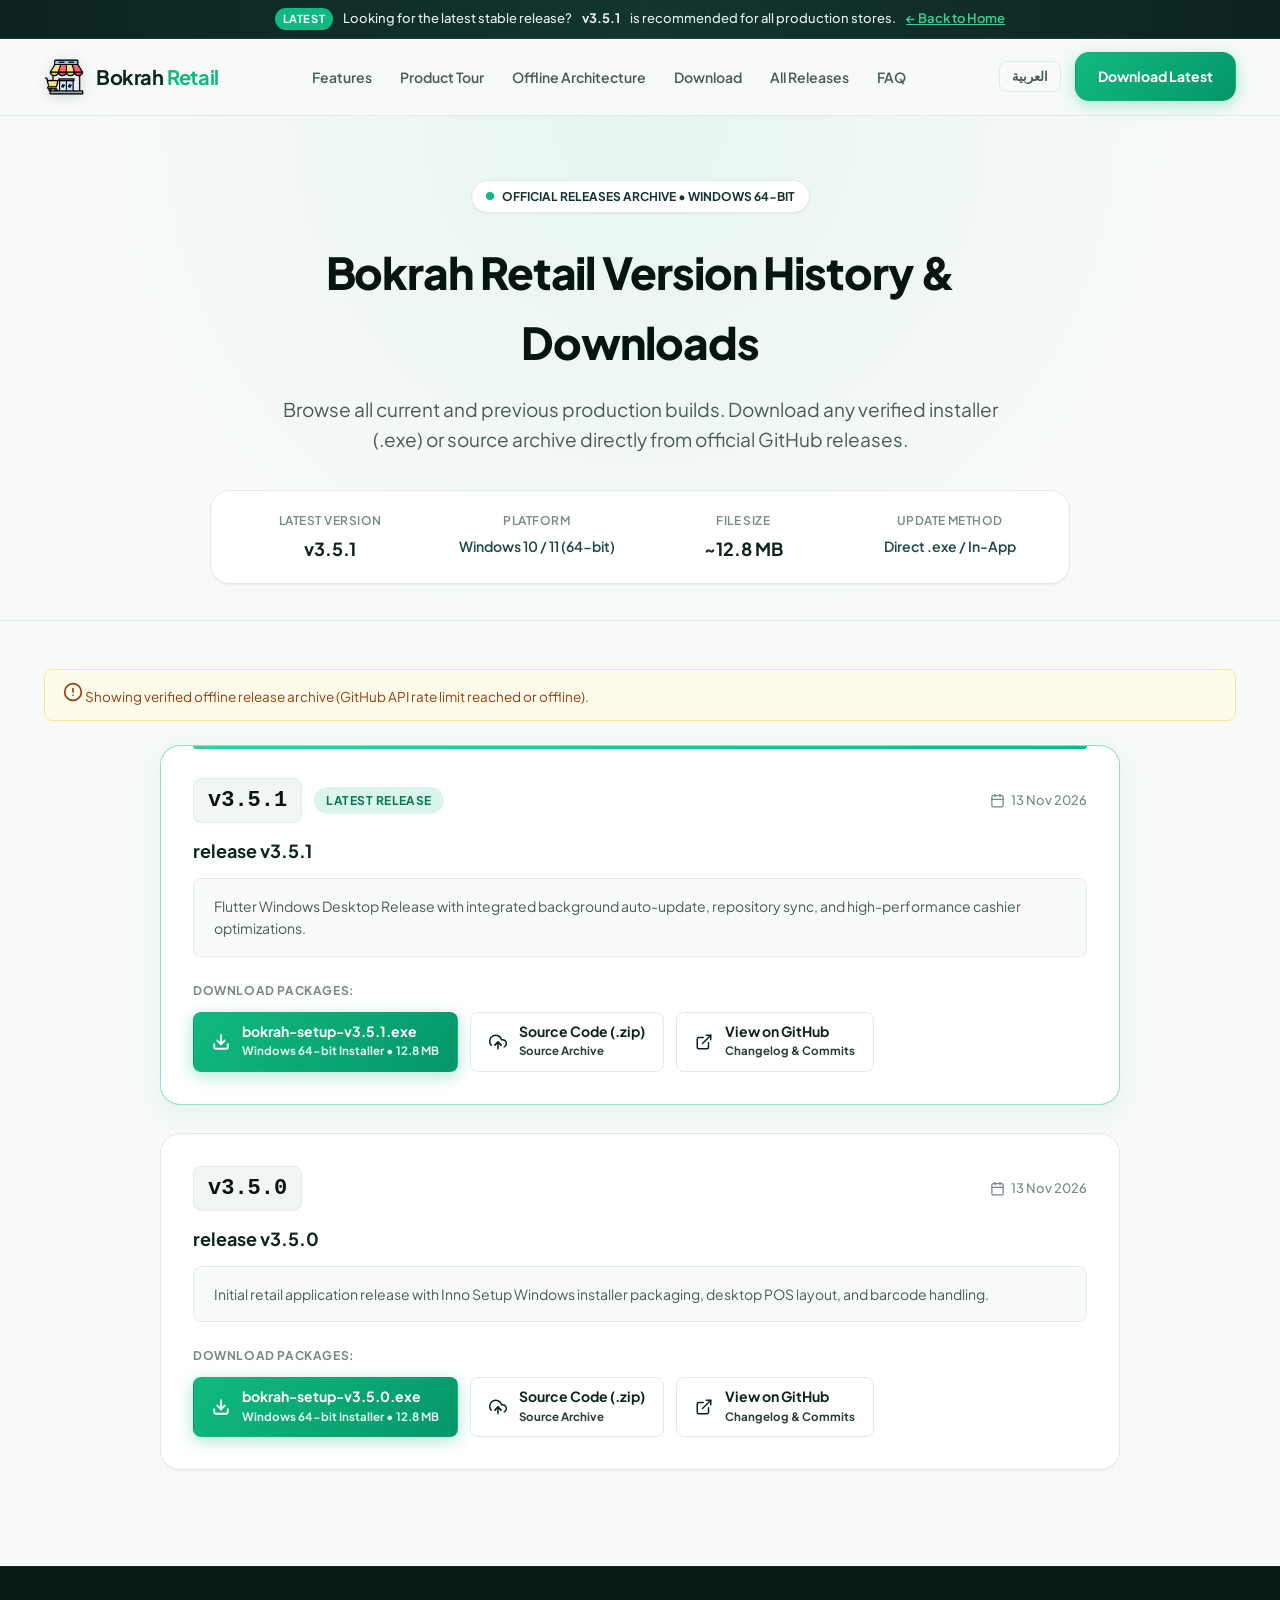
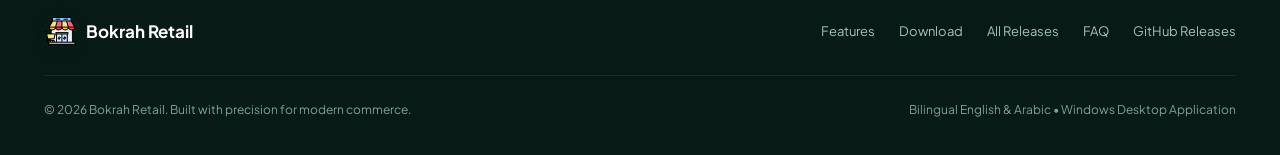
==== commit 87f501bc: "feat: replace inline SVG brand mark with custom PNG logo across pages" ====
--- a/releases.html
+++ b/releases.html
@@ -9,7 +9,9 @@
     />
     <meta name="theme-color" content="#102b26" />
     <title>All Releases & Downloads — Bokrah Retail</title>
-    <link rel="icon" type="image/svg+xml" href="data:image/svg+xml,%3Csvg xmlns='http://www.w3.org/2000/svg' viewBox='0 0 40 40'%3E%3Crect width='40' height='40' rx='12' fill='%2314352f'/%3E%3Ctext x='50%25' y='55%25' text-anchor='middle' dominant-baseline='middle' fill='%23ffffff' font-family='sans-serif' font-weight='800' font-size='22'%3EB%3C/text%3E%3C/svg%3E" />
+    <link rel="icon" type="image/png" href="icon.png" />
+    <link rel="apple-touch-icon" href="icon.png" />
+    <meta property="og:image" content="icon.png" />
     <link rel="stylesheet" href="styles.css" />
   </head>
   <body>
@@ -26,7 +28,7 @@
     <header class="header">
       <div class="container nav-inner">
         <a class="brand" href="index.html" aria-label="Bokrah Retail Home">
-          <div class="brand-mark" aria-hidden="true">B</div>
+          <img class="brand-mark" src="icon.png" alt="Bokrah Retail Logo" width="40" height="40" />
           <span>Bokrah <strong>Retail</strong></span>
         </a>
 
@@ -278,7 +280,7 @@
       <div class="container">
         <div class="footer-inner">
           <div class="footer-brand">
-            <div class="brand-mark" style="width: 32px; height: 32px; font-size: 16px;" aria-hidden="true">B</div>
+            <img class="brand-mark brand-mark-sm" src="icon.png" alt="Bokrah Retail Logo" width="32" height="32" />
             <span>Bokrah <strong>Retail</strong></span>
           </div>
 
--- a/styles.css
+++ b/styles.css
@@ -137,25 +137,19 @@
 .brand-mark {
   width: 40px;
   height: 40px;
-  background: linear-gradient(135deg, var(--forest-800) 0%, var(--forest-950) 100%);
-  color: #fff;
-  font-weight: 800;
-  font-size: 20px;
-  display: grid;
-  place-items: center;
-  border-radius: 12px;
-  box-shadow: 0 4px 10px rgba(12, 36, 31, 0.25);
-  position: relative;
-  overflow: hidden;
-}
-.brand-mark::after {
-  content: '';
-  position: absolute;
-  top: 0;
-  left: 0;
-  right: 0;
-  height: 50%;
-  background: linear-gradient(180deg, rgba(255,255,255,0.2) 0%, transparent 100%);
+  object-fit: contain;
+  display: inline-block;
+  vertical-align: middle;
+  flex-shrink: 0;
+  transition: transform 0.2s cubic-bezier(0.16, 1, 0.3, 1), filter 0.2s ease;
+  filter: drop-shadow(0 2px 6px rgba(12, 36, 31, 0.16));
+}
+.brand:hover .brand-mark {
+  transform: scale(1.08) rotate(-2deg);
+}
+.brand-mark-sm {
+  width: 32px;
+  height: 32px;
 }
 .brand strong {
   color: var(--emerald-500);
@@ -466,12 +460,9 @@
 .mock-brand-icon {
   width: 28px;
   height: 28px;
-  background: var(--emerald-500);
-  border-radius: 8px;
-  display: grid;
-  place-items: center;
-  font-weight: 800;
-  font-size: 14px;
+  object-fit: contain;
+  display: block;
+  flex-shrink: 0;
 }
 .mock-menu {
   list-style: none;
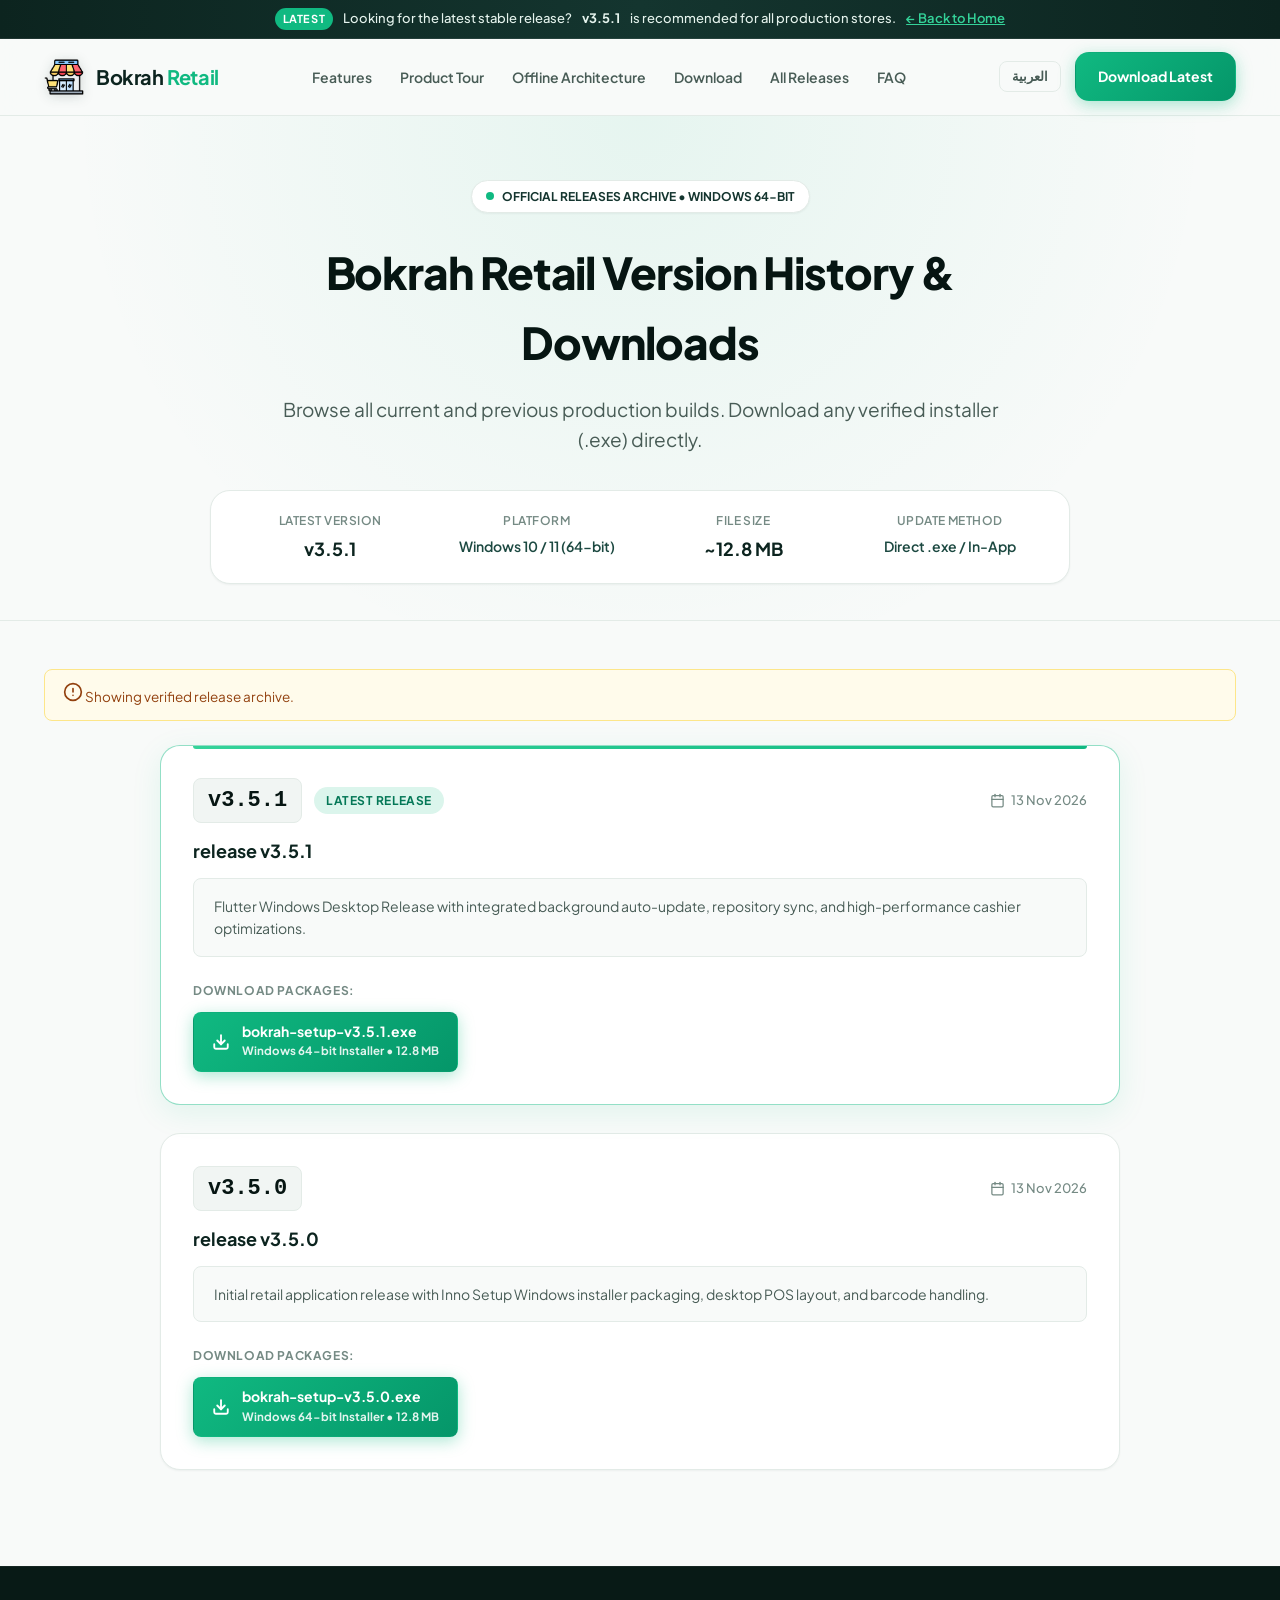
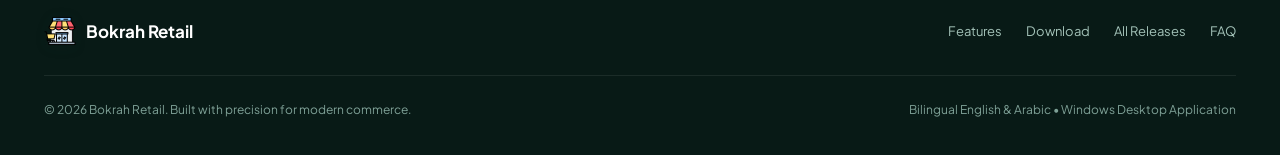
==== commit a6b1b6bf: "refactor: remove unused release notes and source code links from release views" ====
--- a/releases.html
+++ b/releases.html
@@ -86,8 +86,8 @@
               Bokrah Retail <span class="gradient-text">Version History</span> & Downloads
             </h1>
 
-            <p class="hero-lead" data-en="Browse all current and previous production builds. Download any verified installer (.exe) or source archive directly from official GitHub releases." data-ar="تصفح جميع الإصدارات الحالية والسابقة المستقرة. يمكنك تحميل أي ملف تثبيت رسمي (.exe) أو مراجعة سجل التغييرات مباشرة من منصة GitHub.">
-              Browse all current and previous production builds. Download any verified installer (.exe) or source archive directly from official GitHub releases.
+            <p class="hero-lead" data-en="Browse all current and previous production builds. Download any verified installer (.exe) directly." data-ar="تصفح جميع الإصدارات الحالية والسابقة المستقرة. يمكنك تحميل أي ملف تثبيت رسمي (.exe) مباشرة.">
+              Browse all current and previous production builds. Download any verified installer (.exe) directly.
             </p>
 
             <!-- Stats Bar -->
@@ -119,7 +119,7 @@
           <!-- Loading Indicator (hidden when loaded) -->
           <div id="releasesLoading" class="releases-loading-state" style="display:none;">
             <div class="loading-spinner" aria-hidden="true"></div>
-            <p data-en="Fetching latest releases from GitHub..." data-ar="جاري جلب أحدث الإصدارات من GitHub...">Fetching latest releases from GitHub...</p>
+            <p data-en="Loading latest releases..." data-ar="جاري تحميل أحدث الإصدارات...">Loading latest releases...</p>
           </div>
 
           <!-- Error Alert (hidden by default) -->
@@ -129,7 +129,7 @@
               <line x1="12" y1="8" x2="12" y2="12"></line>
               <line x1="12" y1="16" x2="12.01" y2="16"></line>
             </svg>
-            <span data-en="Showing verified offline release archive (GitHub API rate limit reached or offline)." data-ar="يتم عرض النسخ المؤكدة من الأرشيف (تعذر الاتصال بـ GitHub API مؤقتاً).">Showing verified offline release archive (GitHub API rate limit reached or offline).</span>
+            <span data-en="Showing verified release archive." data-ar="يتم عرض النسخ المؤكدة من أرشيف الإصدارات.">Showing verified release archive.</span>
           </div>
 
           <!-- Dynamic / Pre-rendered Releases List -->
@@ -174,31 +174,6 @@
                       <small data-en="Windows 64-bit Installer • 12.8 MB" data-ar="مثبت ويندوز 64-بت • 12.8 م.ب">Windows 64-bit Installer • 12.8 MB</small>
                     </div>
                   </a>
-
-                  <a class="btn btn-outline release-download-btn" href="https://github.com/Mahfoud-Sa/bokrahRetail/archive/refs/tags/v3.5.1.zip">
-                    <svg width="18" height="18" viewBox="0 0 24 24" fill="none" stroke="currentColor" stroke-width="2" stroke-linecap="round" stroke-linejoin="round" aria-hidden="true">
-                      <polyline points="16 16 12 12 8 16"></polyline>
-                      <line x1="12" y1="12" x2="12" y2="21"></line>
-                      <path d="M20.39 18.39A5 5 0 0 0 18 9h-1.26A8 8 0 1 0 3 16.3"></path>
-                      <polyline points="16 16 12 12 8 16"></polyline>
-                    </svg>
-                    <div class="btn-text-block">
-                      <strong>Source Code (.zip)</strong>
-                      <small data-en="Source Archive" data-ar="الكود المصدري">Source Archive</small>
-                    </div>
-                  </a>
-
-                  <a class="btn btn-outline release-download-btn" href="https://github.com/Mahfoud-Sa/bokrahRetail/releases/tag/v3.5.1" target="_blank" rel="noopener noreferrer">
-                    <svg width="18" height="18" viewBox="0 0 24 24" fill="none" stroke="currentColor" stroke-width="2" stroke-linecap="round" stroke-linejoin="round" aria-hidden="true">
-                      <path d="M18 13v6a2 2 0 0 1-2 2H5a2 2 0 0 1-2-2V8a2 2 0 0 1 2-2h6"></path>
-                      <polyline points="15 3 21 3 21 9"></polyline>
-                      <line x1="10" y1="14" x2="21" y2="3"></line>
-                    </svg>
-                    <div class="btn-text-block">
-                      <strong data-en="View on GitHub" data-ar="عرض في GitHub">View on GitHub</strong>
-                      <small data-en="Changelog & Commits" data-ar="ملاحظات الإصدار والتغييرات">Changelog & Commits</small>
-                    </div>
-                  </a>
                 </div>
               </div>
             </article>
@@ -242,31 +217,6 @@
                       <small data-en="Windows 64-bit Installer • 12.8 MB" data-ar="مثبت ويندوز 64-بت • 12.8 م.ب">Windows 64-bit Installer • 12.8 MB</small>
                     </div>
                   </a>
-
-                  <a class="btn btn-outline release-download-btn" href="https://github.com/Mahfoud-Sa/bokrahRetail/archive/refs/tags/v3.5.0.zip">
-                    <svg width="18" height="18" viewBox="0 0 24 24" fill="none" stroke="currentColor" stroke-width="2" stroke-linecap="round" stroke-linejoin="round" aria-hidden="true">
-                      <polyline points="16 16 12 12 8 16"></polyline>
-                      <line x1="12" y1="12" x2="12" y2="21"></line>
-                      <path d="M20.39 18.39A5 5 0 0 0 18 9h-1.26A8 8 0 1 0 3 16.3"></path>
-                      <polyline points="16 16 12 12 8 16"></polyline>
-                    </svg>
-                    <div class="btn-text-block">
-                      <strong>Source Code (.zip)</strong>
-                      <small data-en="Source Archive" data-ar="الكود المصدري">Source Archive</small>
-                    </div>
-                  </a>
-
-                  <a class="btn btn-outline release-download-btn" href="https://github.com/Mahfoud-Sa/bokrahRetail/releases/tag/v3.5.0" target="_blank" rel="noopener noreferrer">
-                    <svg width="18" height="18" viewBox="0 0 24 24" fill="none" stroke="currentColor" stroke-width="2" stroke-linecap="round" stroke-linejoin="round" aria-hidden="true">
-                      <path d="M18 13v6a2 2 0 0 1-2 2H5a2 2 0 0 1-2-2V8a2 2 0 0 1 2-2h6"></path>
-                      <polyline points="15 3 21 3 21 9"></polyline>
-                      <line x1="10" y1="14" x2="21" y2="3"></line>
-                    </svg>
-                    <div class="btn-text-block">
-                      <strong data-en="View on GitHub" data-ar="عرض في GitHub">View on GitHub</strong>
-                      <small data-en="Changelog & Commits" data-ar="ملاحظات الإصدار والتغييرات">Changelog & Commits</small>
-                    </div>
-                  </a>
                 </div>
               </div>
             </article>
@@ -289,7 +239,6 @@
             <li><a href="index.html#download" data-en="Download" data-ar="التحميل">Download</a></li>
             <li><a href="releases.html" data-en="All Releases" data-ar="جميع الإصدارات">All Releases</a></li>
             <li><a href="index.html#faq" data-en="FAQ" data-ar="الأسئلة الشائعة">FAQ</a></li>
-            <li><a href="https://github.com/Mahfoud-Sa/bokrahRetail/releases" target="_blank" rel="noopener" data-en="GitHub Releases" data-ar="إصدارات GitHub">GitHub Releases</a></li>
           </ul>
         </div>
 
